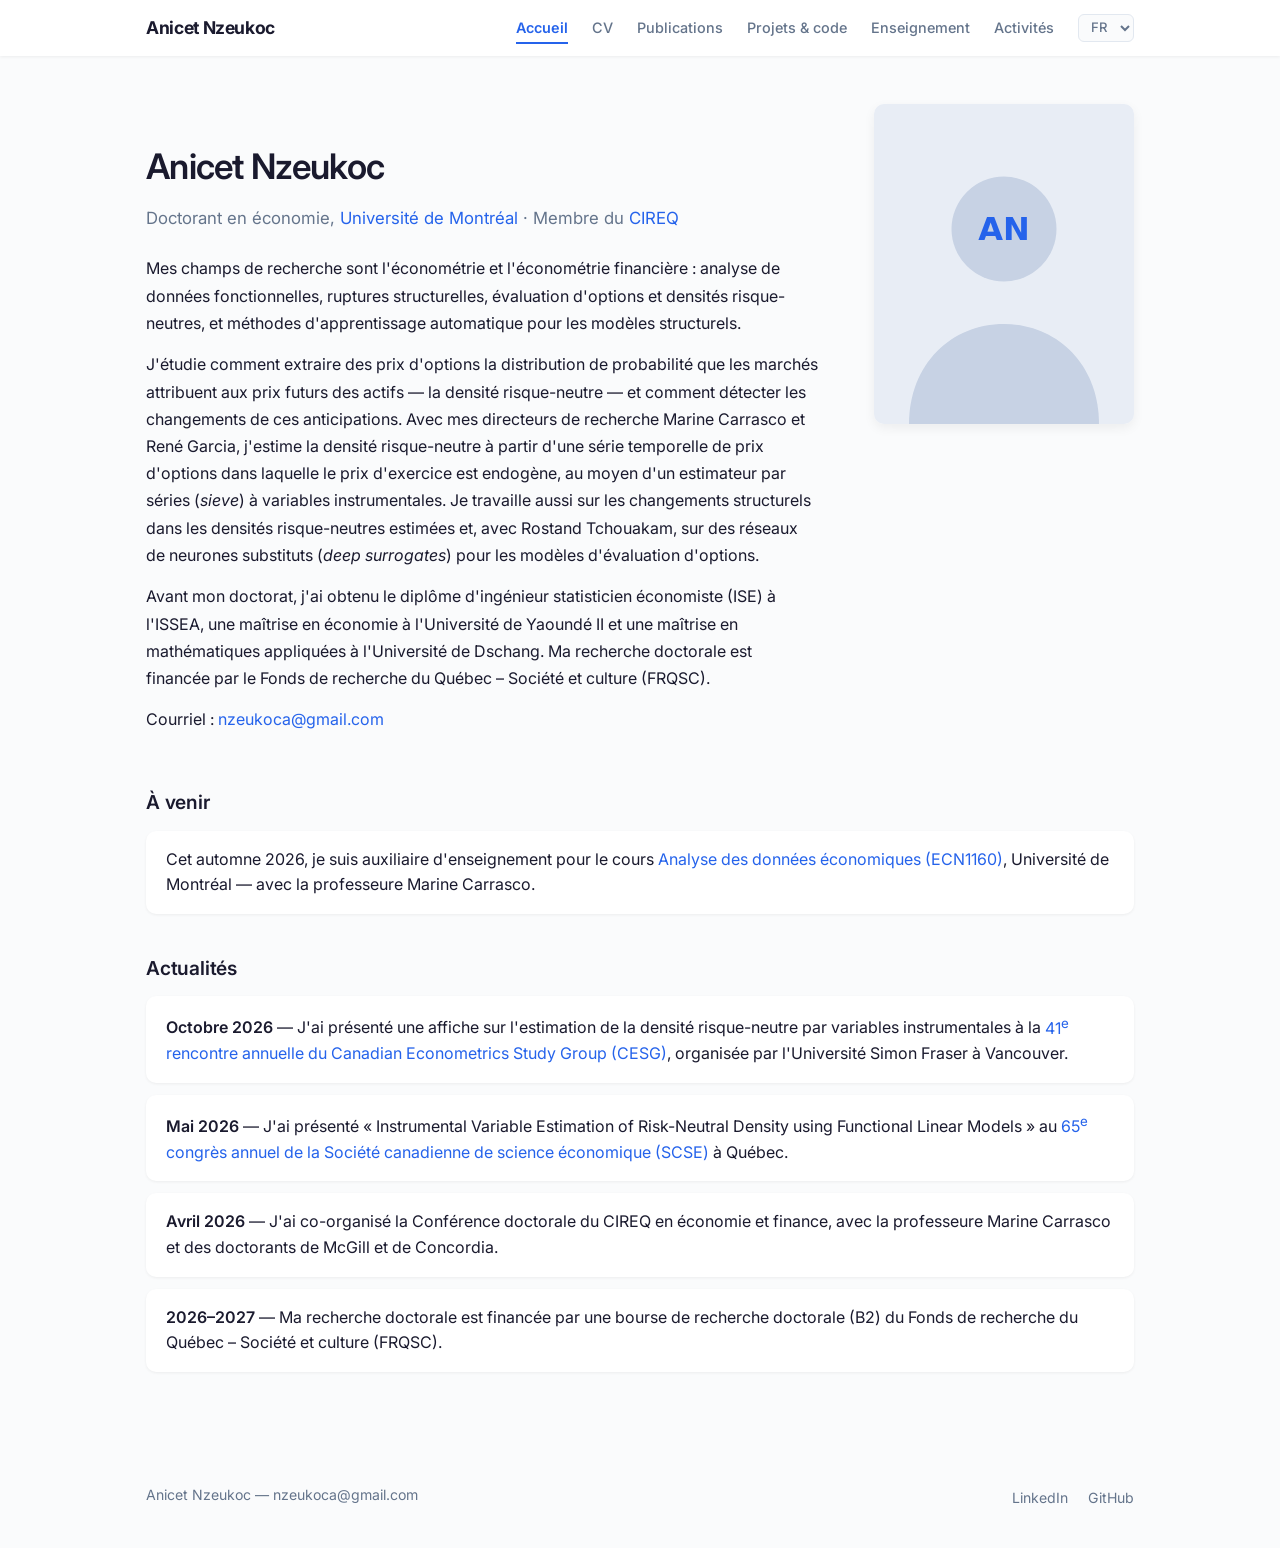
==== fr/index.html @ 8f5299d9 "Personal academic website (EN/FR)" ====
<!doctype html>
<html lang="fr">
<head>
  <meta charset="utf-8" />
  <meta name="viewport" content="width=device-width, initial-scale=1" />
  <title>Anicet Nzeukoc</title>
  <meta name="description" content="Anicet Nzeukoc — Doctorant en économie à l'Université de Montréal. Recherche en économétrie financière, analyse de données fonctionnelles et estimation de densités risque-neutres." />
  <link rel="stylesheet" href="../assets/css/style.css" />
</head>
<body>

  <nav>
    <div class="wrap nav-inner">
      <a href="index.html" class="nav-brand">Anicet Nzeukoc</a>
      <div class="nav-links">
        <a href="index.html" class="active">Accueil</a>
        <a href="cv.html">CV</a>
        <a href="papers.html">Publications</a>
        <a href="projects.html">Projets &amp; code</a>
        <a href="teaching.html">Enseignement</a>
        <a href="activities.html">Activités</a>
        <select class="lang-select" aria-label="Language" onchange="location.href=this.value;">
          <option value="../en/index.html">EN</option>
          <option value="../fr/index.html" selected>FR</option>
        </select>
      </div>
    </div>
  </nav>

  <main>
    <div class="wrap">
      <div class="home-grid">
        <div>
          <div class="page-header">
            <h1>Anicet Nzeukoc</h1>
            <p class="subtitle">Doctorant en économie, <a href="https://www.umontreal.ca" target="_blank" rel="noopener">Université de Montréal</a> &middot; Membre du <a href="https://www.cireqmontreal.com" target="_blank" rel="noopener">CIREQ</a></p>
          </div>

          <p>Mes champs de recherche sont l'économétrie et l'économétrie financière&nbsp;: analyse de données fonctionnelles, ruptures structurelles, évaluation d'options et densités risque-neutres, et méthodes d'apprentissage automatique pour les modèles structurels.</p>

          <p>J'étudie comment extraire des prix d'options la distribution de probabilité que les marchés attribuent aux prix futurs des actifs &mdash; la densité risque-neutre &mdash; et comment détecter les changements de ces anticipations. Avec mes directeurs de recherche Marine Carrasco et René Garcia, j'estime la densité risque-neutre à partir d'une série temporelle de prix d'options dans laquelle le prix d'exercice est endogène, au moyen d'un estimateur par séries (<em>sieve</em>) à variables instrumentales. Je travaille aussi sur les changements structurels dans les densités risque-neutres estimées et, avec Rostand Tchouakam, sur des réseaux de neurones substituts (<em>deep surrogates</em>) pour les modèles d'évaluation d'options.</p>

          <p>Avant mon doctorat, j'ai obtenu le diplôme d'ingénieur statisticien économiste (ISE) à l'ISSEA, une maîtrise en économie à l'Université de Yaoundé II et une maîtrise en mathématiques appliquées à l'Université de Dschang. Ma recherche doctorale est financée par le Fonds de recherche du Québec &ndash; Société et culture (FRQSC).</p>

          <p>Courriel&nbsp;: <a href="mailto:nzeukoca@gmail.com">nzeukoca@gmail.com</a></p>
        </div>
        <div class="profile-col">
          <img class="profile-img" src="../assets/images/profile-placeholder.svg" alt="Anicet Nzeukoc" />
        </div>
      </div>

      <h2>À venir</h2>
      <div class="news-item">
        Cet automne 2026, je suis auxiliaire d'enseignement pour le cours <a href="https://admission.umontreal.ca/cours-et-horaires/cours/ecn-1160/" target="_blank" rel="noopener noreferrer">Analyse des données économiques (ECN1160)</a>, Université de Montréal &mdash; avec la professeure Marine Carrasco.
      </div>

      <h2>Actualités</h2>
      <div class="news-item">
        <strong>Octobre 2026</strong> &mdash; J'ai présenté une affiche sur l'estimation de la densité risque-neutre par variables instrumentales à la <a href="https://caneconometrics.ca/" target="_blank" rel="noopener">41<sup>e</sup> rencontre annuelle du Canadian Econometrics Study Group (CESG)</a>, organisée par l'Université Simon Fraser à Vancouver.
      </div>
      <div class="news-item">
        <strong>Mai 2026</strong> &mdash; J'ai présenté «&nbsp;Instrumental Variable Estimation of Risk-Neutral Density using Functional Linear Models&nbsp;» au <a href="https://editorialexpress.com/conference/SCSE2026/program/SCSE2026.html" target="_blank" rel="noopener">65<sup>e</sup> congrès annuel de la Société canadienne de science économique (SCSE)</a> à Québec.
      </div>
      <div class="news-item">
        <strong>Avril 2026</strong> &mdash; J'ai co-organisé la Conférence doctorale du CIREQ en économie et finance, avec la professeure Marine Carrasco et des doctorants de McGill et de Concordia.
      </div>
      <div class="news-item">
        <strong>2026&ndash;2027</strong> &mdash; Ma recherche doctorale est financée par une bourse de recherche doctorale (B2) du Fonds de recherche du Québec &ndash; Société et culture (FRQSC).
      </div>
    </div>
  </main>

  <footer>
    <div class="wrap footer-inner">
      <p>Anicet Nzeukoc &mdash; <a href="mailto:nzeukoca@gmail.com">nzeukoca@gmail.com</a></p>
      <ul class="footer-links">
        <li><a href="https://www.linkedin.com/in/anicet-nzeukoc-660000156" target="_blank" rel="noopener">LinkedIn</a></li>
        <li><a href="https://github.com/AnicetNzeu" target="_blank" rel="noopener">GitHub</a></li>
      </ul>
    </div>
  </footer>

</body>
</html>
---- assets/css/style.css ----
/* Anicet Nzeukoc — Academic Website */

@import url('https://fonts.googleapis.com/css2?family=Inter:wght@400;500;600;700&display=swap');

:root {
  --text: #1a1a2e;
  --text-light: #64748b;
  --accent: #2563eb;
  --accent-hover: #1d4ed8;
  --bg: #fafbfc;
  --bg-card: #fff;
  --bg-nav: #fff;
  --shadow-sm: 0 1px 3px rgba(0, 0, 0, 0.06);
  --shadow-md: 0 4px 12px rgba(0, 0, 0, 0.06);
  --radius: 10px;
}

*, *::before, *::after { box-sizing: border-box; margin: 0; padding: 0; }

html { scroll-behavior: smooth; }

body {
  font-family: 'Inter', system-ui, -apple-system, sans-serif;
  font-size: 16px;
  line-height: 1.7;
  color: var(--text);
  background: var(--bg);
  -webkit-font-smoothing: antialiased;
}

a {
  color: var(--accent);
  text-decoration: none;
  transition: color 0.2s;
}
a:hover { color: var(--accent-hover); }

h1, h2, h3 { font-weight: 600; line-height: 1.3; color: var(--text); }
h1 { font-size: clamp(1.5rem, 3vw, 2rem); margin-bottom: 0.4em; }
h2 { font-size: 1.2rem; margin: 2.2em 0 0.8em; letter-spacing: -0.01em; }
h3 { font-size: 1.05rem; }

p { margin-bottom: 0.9em; }
ul { padding-left: 1.3em; }
li { margin-bottom: 0.5em; }
hr { display: none; }
img { max-width: 100%; height: auto; display: block; }
strong { font-weight: 600; }

/* Container */
.wrap {
  max-width: 1100px;
  margin: 0 auto;
  padding: 0 clamp(20px, 5vw, 56px);
}

/* Navigation */
nav {
  background: var(--bg-nav);
  padding: 0;
  position: sticky;
  top: 0;
  z-index: 100;
  box-shadow: var(--shadow-sm);
}

.nav-inner {
  display: flex;
  align-items: center;
  flex-wrap: wrap;
  gap: 8px 20px;
  min-height: 56px;
}

.nav-brand {
  font-weight: 700;
  font-size: 1.1rem;
  color: var(--text);
  margin-right: auto;
  letter-spacing: -0.02em;
}
.nav-brand:hover { color: var(--text); }

.nav-links {
  display: flex;
  flex-wrap: wrap;
  gap: 4px 24px;
  align-items: center;
}

.nav-links a {
  color: var(--text-light);
  font-size: 0.9rem;
  font-weight: 500;
  padding: 4px 0;
  position: relative;
  transition: color 0.2s;
}
.nav-links a::after {
  content: '';
  position: absolute;
  bottom: 0;
  left: 0;
  width: 0;
  height: 2px;
  background: var(--accent);
  transition: width 0.25s ease;
}
.nav-links a:hover { color: var(--accent); }
.nav-links a:hover::after { width: 100%; }
.nav-links a.active { color: var(--accent); font-weight: 600; }
.nav-links a.active::after { width: 100%; }

.lang-select {
  font-family: inherit;
  font-size: 0.82rem;
  font-weight: 500;
  padding: 4px 8px;
  border: 1px solid #e2e8f0;
  border-radius: 6px;
  color: var(--text-light);
  background: var(--bg);
  cursor: pointer;
  transition: border-color 0.2s;
}
.lang-select:hover { border-color: var(--accent); }

/* Page header */
.page-header {
  padding: 2.5em 0 0.5em;
}

.page-header h1 {
  font-size: clamp(1.6rem, 3.5vw, 2.2rem);
  letter-spacing: -0.02em;
}

.page-header p {
  color: var(--text-light);
  font-size: 0.95rem;
}

.page-header .subtitle {
  font-size: 1.05rem;
  color: var(--text-light);
  margin-top: 0.2em;
}

/* Home layout */
.home-grid {
  display: grid;
  grid-template-columns: 1fr 260px;
  gap: 56px;
  align-items: start;
  padding-top: 2.5em;
}

.profile-img {
  width: 100%;
  border-radius: var(--radius);
  box-shadow: var(--shadow-md);
}

/* Main */
main {
  padding: 0.5em 0 4em;
  min-height: 60vh;
}

/* Sections */
.section { margin-bottom: 1.5em; }

/* Cards for content items */
.card {
  background: var(--bg-card);
  border-radius: var(--radius);
  padding: 1.25em 1.5em;
  margin-bottom: 1em;
  box-shadow: var(--shadow-sm);
  transition: box-shadow 0.2s;
}
.card:hover { box-shadow: var(--shadow-md); }

.card-title {
  font-weight: 600;
  font-size: 1rem;
  margin-bottom: 0.25em;
}

.card-meta {
  color: var(--text-light);
  font-size: 0.88rem;
}

.card-desc {
  color: var(--text-light);
  font-size: 0.92rem;
  margin-top: 0.3em;
}

/* Item (inline lists like CV) */
.item { margin-bottom: 1.2em; }
.item-title { font-weight: 600; }
.item-meta { color: var(--text-light); font-size: 0.93rem; }

/* CV sections with left accent */
.cv-section {
  margin-bottom: 2em;
}

.cv-item {
  background: var(--bg-card);
  border-radius: var(--radius);
  padding: 1em 1.25em;
  margin-bottom: 0.75em;
  box-shadow: var(--shadow-sm);
  border-left: 3px solid var(--accent);
}

.cv-item strong {
  display: block;
  margin-bottom: 0.15em;
}

.cv-item .meta {
  color: var(--text-light);
  font-size: 0.9rem;
}

/* News / upcoming items */
.news-item {
  background: var(--bg-card);
  border-radius: var(--radius);
  padding: 1em 1.25em;
  margin-bottom: 0.75em;
  box-shadow: var(--shadow-sm);
  line-height: 1.6;
}

/* Code project cards */
.project-grid {
  display: grid;
  grid-template-columns: repeat(auto-fit, minmax(280px, 1fr));
  gap: 1em;
}

.project-card {
  background: var(--bg-card);
  border-radius: var(--radius);
  padding: 1.5em;
  box-shadow: var(--shadow-sm);
  transition: box-shadow 0.25s, transform 0.25s;
}
.project-card:hover {
  box-shadow: var(--shadow-md);
  transform: translateY(-2px);
}

.project-card h3 {
  margin-bottom: 0.4em;
}

.project-card p {
  color: var(--text-light);
  font-size: 0.92rem;
  margin: 0;
}

/* Teaching table-style */
.teaching-list {
  list-style: none;
  padding: 0;
}

.teaching-list li {
  background: var(--bg-card);
  border-radius: var(--radius);
  padding: 0.9em 1.25em;
  margin-bottom: 0.6em;
  box-shadow: var(--shadow-sm);
  display: flex;
  justify-content: space-between;
  align-items: baseline;
  flex-wrap: wrap;
  gap: 0.5em;
}

.teaching-list .course { font-weight: 500; }
.teaching-list .term { color: var(--text-light); font-size: 0.88rem; white-space: nowrap; }

/* Placeholder text */
.placeholder {
  color: var(--text-light);
  font-style: italic;
  font-size: 0.93rem;
}

/* Download button */
.btn {
  display: inline-flex;
  align-items: center;
  gap: 6px;
  padding: 8px 18px;
  background: var(--accent);
  color: #fff;
  border-radius: 6px;
  font-size: 0.9rem;
  font-weight: 500;
  transition: background 0.2s;
}
.btn:hover { background: var(--accent-hover); color: #fff; }

/* Footer */
footer {
  padding: 2.5em 0 2em;
  color: var(--text-light);
  font-size: 0.88rem;
}

footer a { color: var(--text-light); transition: color 0.2s; }
footer a:hover { color: var(--accent); }

.footer-inner {
  display: flex;
  justify-content: space-between;
  align-items: center;
  flex-wrap: wrap;
  gap: 1em;
}

.footer-links {
  display: flex;
  flex-wrap: wrap;
  gap: 6px 20px;
  list-style: none;
  padding: 0;
}

/* Responsive */
@media (max-width: 768px) {
  .home-grid {
    grid-template-columns: 1fr;
    gap: 24px;
  }
  .home-grid .profile-col { order: -1; }
  .profile-img { max-width: 200px; }
  .page-header h1 { font-size: 1.5rem; }
  h2 { margin-top: 1.5em; }
  .project-grid { grid-template-columns: 1fr; }
  .teaching-list li { flex-direction: column; gap: 0.2em; }
  .footer-inner { flex-direction: column; align-items: flex-start; }
}

@media (min-width: 769px) and (max-width: 1024px) {
  .home-grid {
    grid-template-columns: 1fr 220px;
    gap: 40px;
  }
}

/* Additions for this site */
.card-meta { margin-bottom: 0.2em; }

.tag {
  display: inline-block;
  margin-top: 0.8em;
  padding: 2px 10px;
  border-radius: 999px;
  background: var(--bg);
  color: var(--text-light);
  font-size: 0.78rem;
  font-weight: 500;
}

[hidden] { display: none !important; }
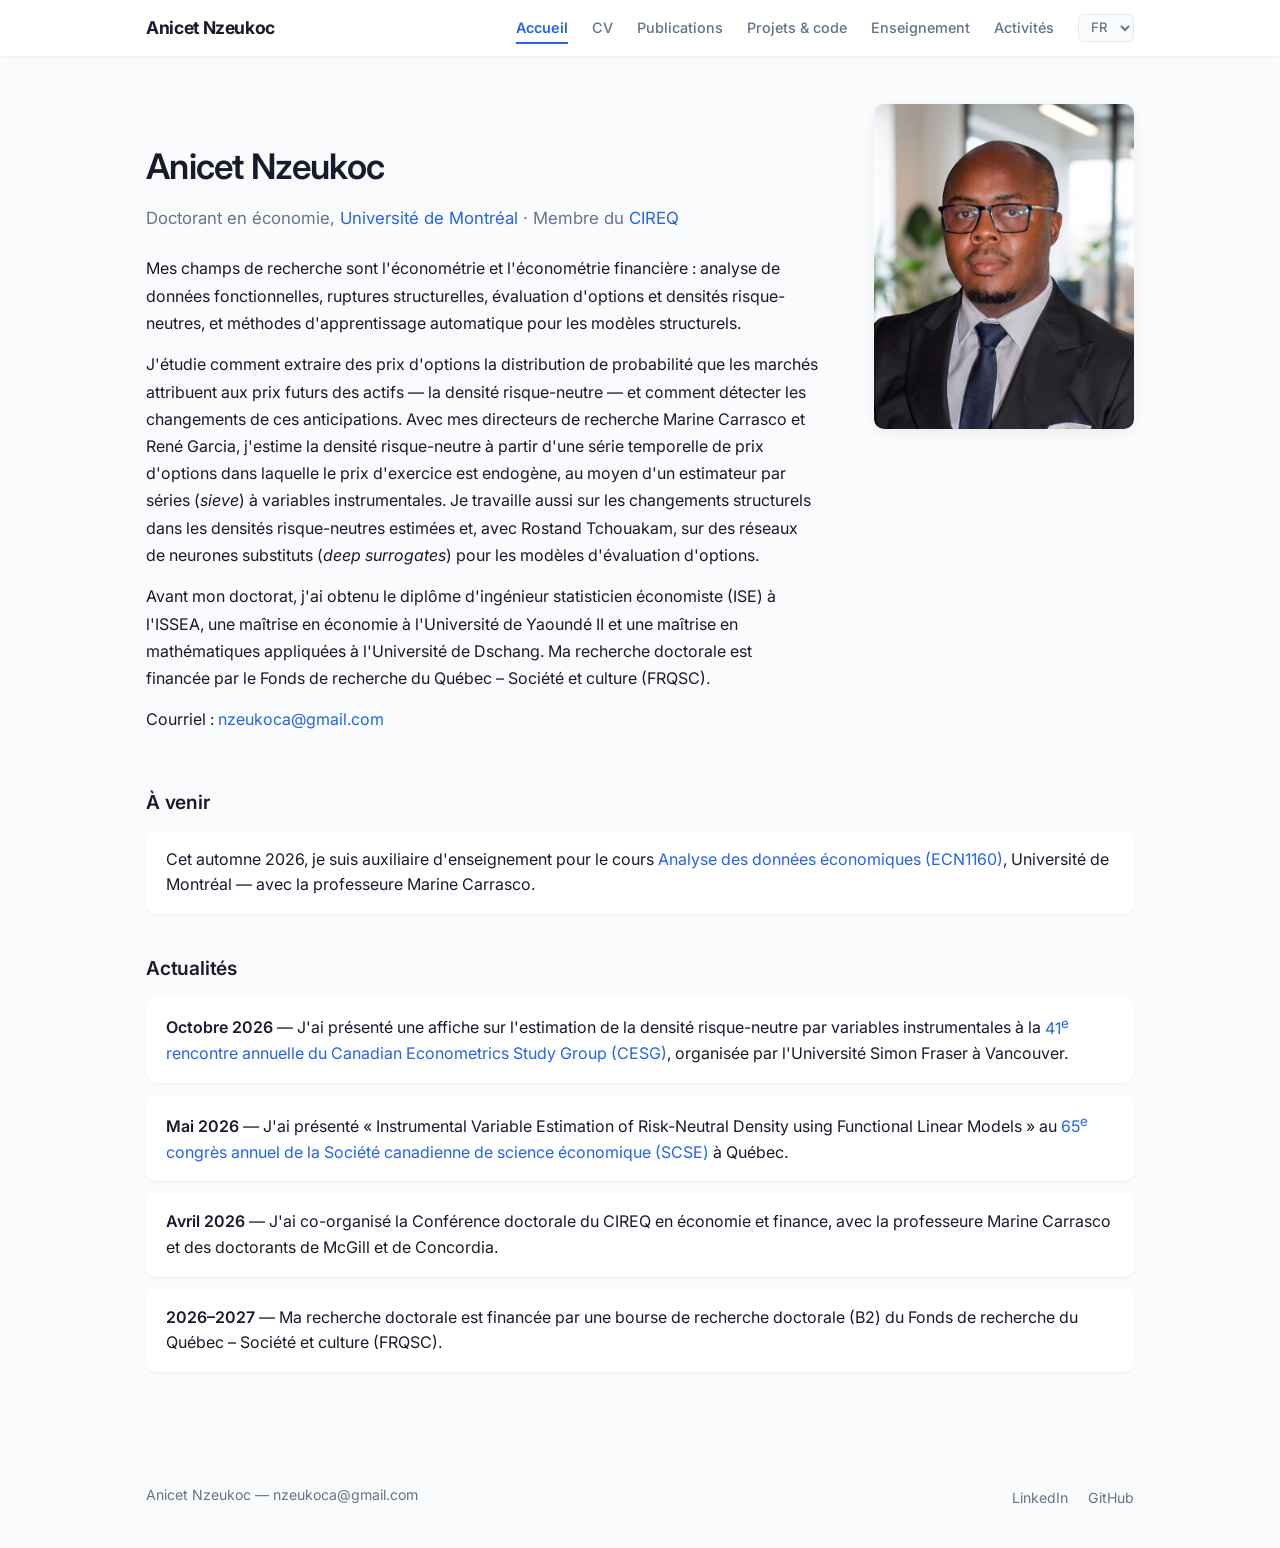
==== commit 98e4de12: "Add profile photo" ====
--- a/fr/index.html
+++ b/fr/index.html
@@ -45,7 +45,7 @@
           <p>Courriel&nbsp;: <a href="mailto:nzeukoca@gmail.com">nzeukoca@gmail.com</a></p>
         </div>
         <div class="profile-col">
-          <img class="profile-img" src="../assets/images/profile-placeholder.svg" alt="Anicet Nzeukoc" />
+          <img class="profile-img" src="../assets/images/profile.jpg" alt="Anicet Nzeukoc" />
         </div>
       </div>
 
